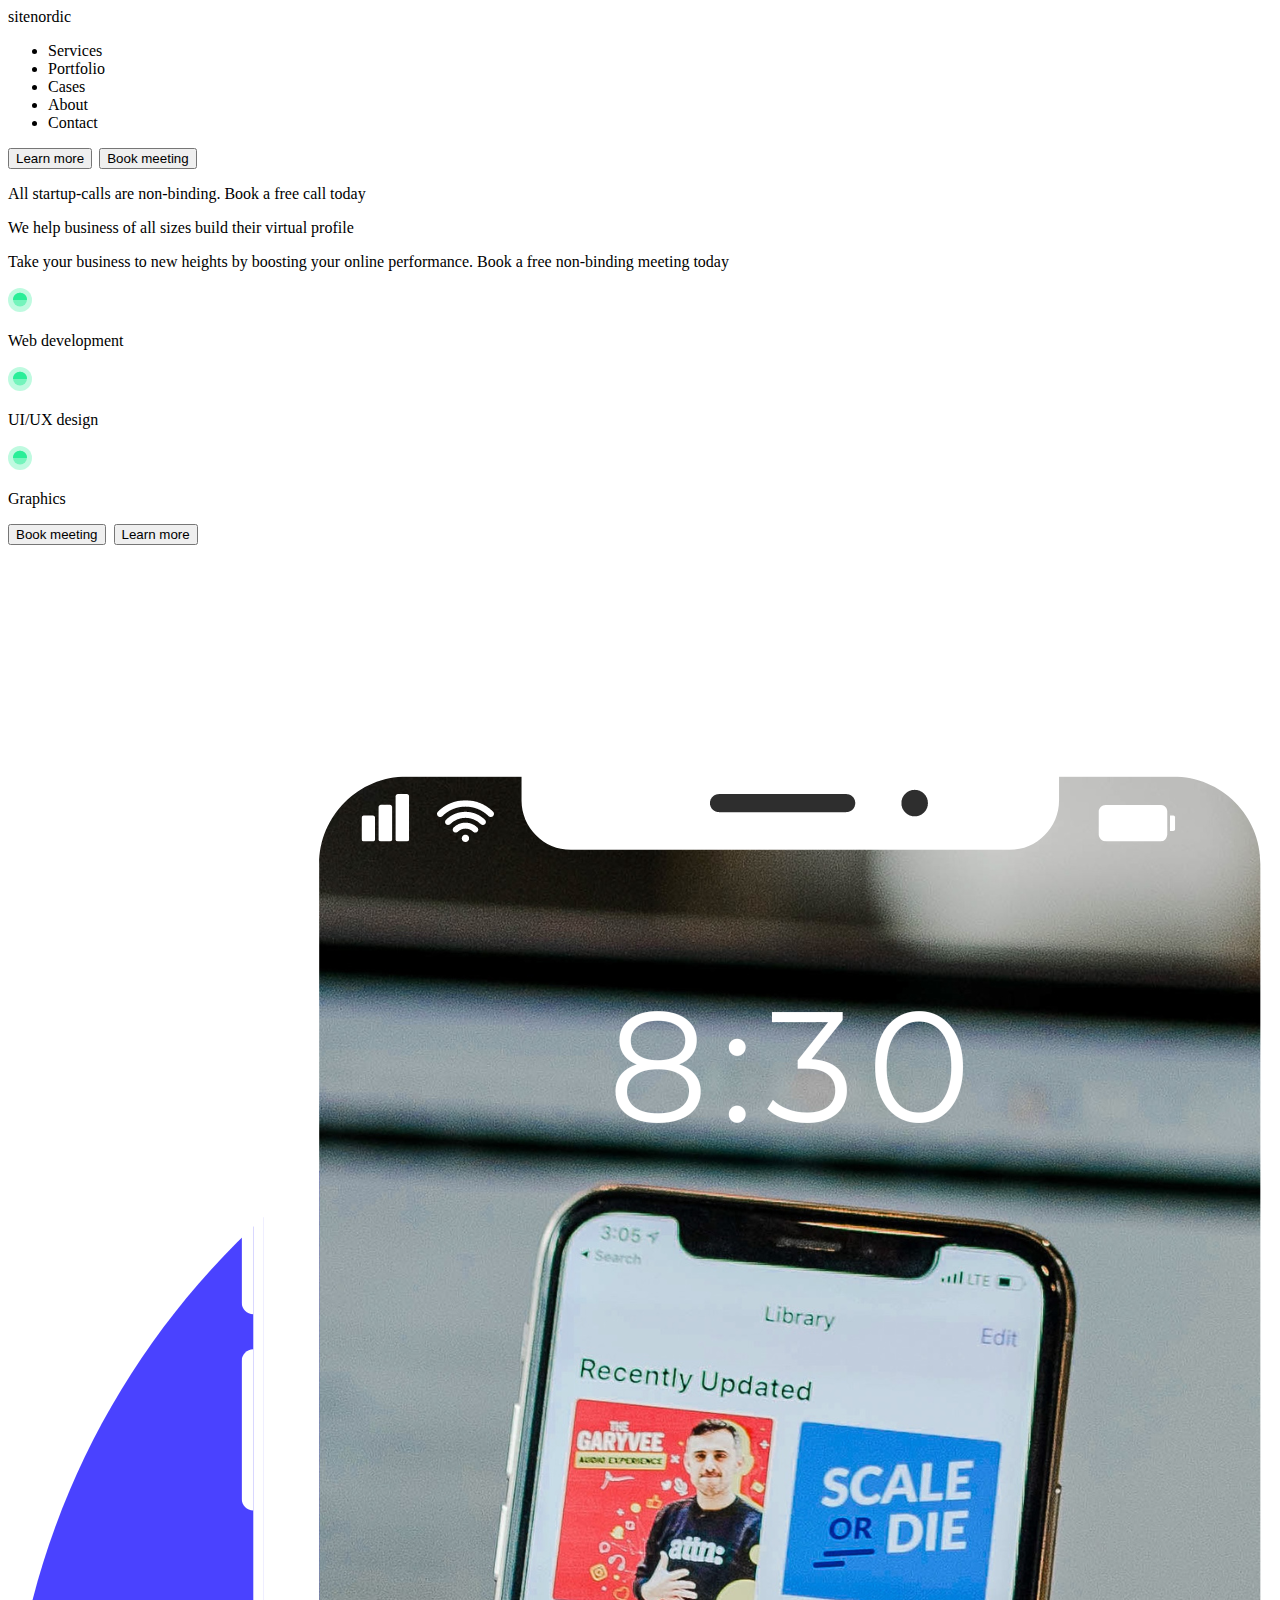
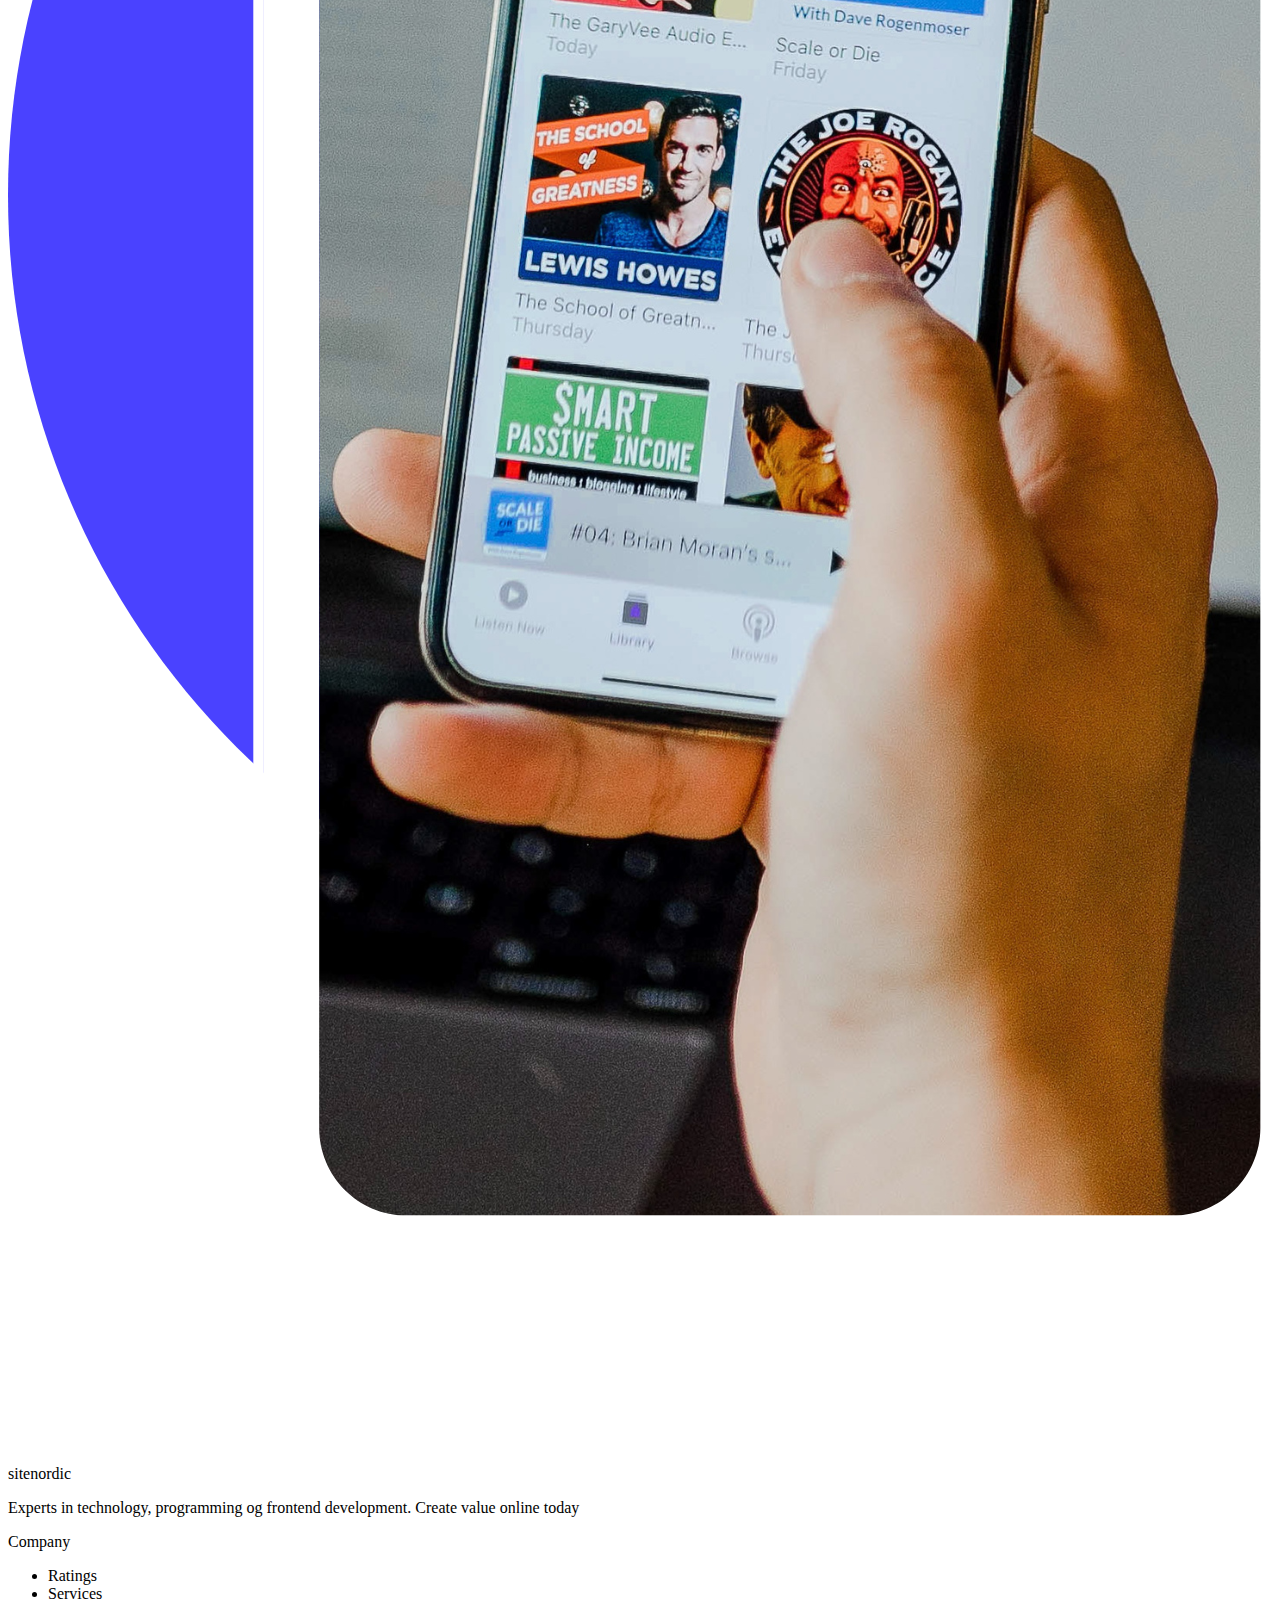
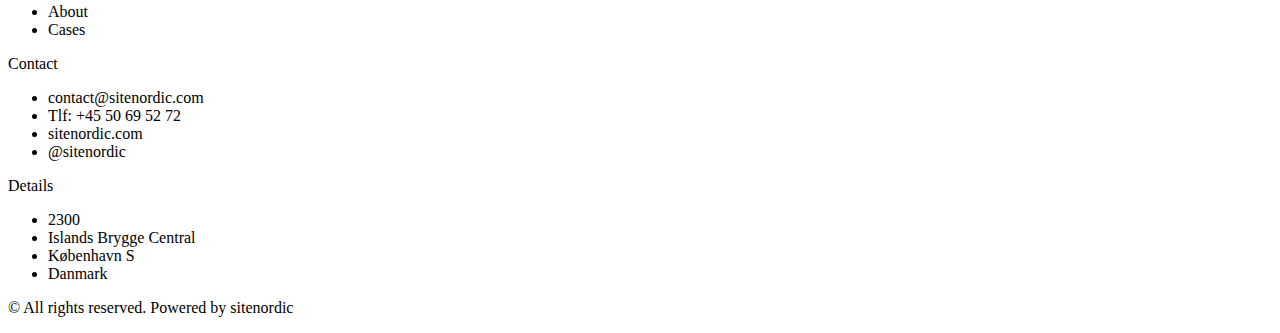
==== index.html @ 942cb509 "Rename main.html to index.html" ====
<!DOCTYPE html>
<html lang="en">
    <head>
        <meta charset="UTF-8">
        <meta http-equiv="X-UA-Compatible" content="IE=edge">
        <meta name="viewport" content="width=device-width, initial-scale=1.0">
        <title>sitenordic</title>
        <link rel="stylesheet" href="main.css">
        <link rel="preconnect" href="https://fonts.googleapis.com">
        <link rel="preconnect" href="https://fonts.gstatic.com" crossorigin>
        <link href="https://fonts.googleapis.com/css2?family=Comfortaa:wght@300;400;500;600;700&family=Inter:wght@100;200;300;400;500;600;700;800;900&family=Manrope:wght@200;300;400;500;600;700;800&family=Montserrat:wght@100;200;300;400;500;600;700;800;900&family=Open+Sans:wght@300;400;500;600;700;800&family=Quicksand:wght@300;400;500;600;700&family=Raleway:wght@100;200;300;400;500;600;700;800;900&family=Roboto:wght@400;500;700&display=swap" rel="stylesheet">
  
    </head>



    <body>


        <div class="navbar-section">
            <div class="navbar-container">

                <div class="navbar-container-left">
                    <li class="navbar-container-left-logo">sitenordic</li>
                </div>


                <div class="navbar-container-right">

                    <ul>
                        <li><a href="#"></a>Services</li>
                        <li><a href="#"></a>Portfolio</li>
                        <li><a href="#"></a>Cases</li>
                        <li><a href="#"></a>About</li>
                        <li><a href="#"></a>Contact</li>
                    </ul>

                    <div style="display: flex; flex-direction: row; gap: 7px;">
                        <button class="navbar-container-right-button02">Learn more</button>
                        <button onclick="window.location.href='https://calendly.com/contactsitenordic/30min?month=2023-05'" class="navbar-container-right-button01">Book meeting</button>
                        
                    </div>



                </div>


            </div>
        </div>


        <div class="notice-section">
            <div class="notice-container">
                <p class="notice-text">All startup-calls 
                    are non-binding. Book a free call today</p>
            </div>
        </div>



        <div class="landing-page-section">
            <div class="landing-page-container">

                <div class="landing-page-left">

                    <div>
                        <p class="landing-page-heading">
                            We help business of all sizes build 
                            their virtual profile
                        </p>
        
                        <p class="landing-page-description">
                            Take your business to new heights by
                            boosting your online performance. Book a 
                            free non-binding meeting today
                        </p>

                        <div class="landing-page-qualifications">


                            <div class="landing-page-qualification">
                                <img class="qualification-icon" 
                                src="images/61dd6e741dfcc3de552b90c6_green-bullet (1).svg">
                                <p class="qualification-text">Web development</p>
                            </div>

                            <div class="landing-page-qualification">
                                <img class="qualification-icon" 
                                src="images/61dd6e741dfcc3de552b90c6_green-bullet (1).svg">
                                <p class="qualification-text">UI/UX design</p>
                            </div>

                            <div class="landing-page-qualification">
                                <img class="qualification-icon" 
                                src="images/61dd6e741dfcc3de552b90c6_green-bullet (1).svg">
                                <p class="qualification-text">Graphics</p>
                            </div>


                        </div>
    
                        <div style="display: flex; flex-direction: row; gap: 8px;">
                            <button onclick="window.location.href='https://calendly.com/contactsitenordic/30min?month=2023-05'" class="navbar-container-right-button01">Book meeting</button>
                            <button class="landing-page-button">Learn more</button>
                        </div>
                    </div>


                </div>


                <div class="landing-page-right">
                    <img class="landing-page-image" src="images/White and Blue Clean Phone Notification Facebook Story (Logo) (500 × 800px).png">
                </div>

            </div>
        </div>




        <div style="background-color: rgb(255, 255, 255)">
    
    
            <div class="footer">
                
                <div>
                    <p class="footer-logo">sitenordic</p>
    
    
                    <p class="footer-slogan">
                        Experts in technology, 
                        programming og frontend development. 
                        <span class="power">Create value online today</span>
                        
                    </p>
    

                </div>


                <div class="footer-col">
                    <p class="footer-logo">Company</p>
    
    
                    <ul>
                        <li><a href=""></a>Ratings</li>
                        <li><a href=""></a>Services</li>
                        <li><a href=""></a>About</li>
                        <li><a href=""></a>Cases</li>
                    </ul>
    
    

                </div>


                <div class="footer-col">
                    <p class="footer-logo">Contact</p>
    
    
                    <ul>
                        <li><a href=""></a>contact@sitenordic.com</li>
                        <li><a href=""></a>Tlf: +45 50 69 52 72</li>
                        <li><a href=""></a>sitenordic.com</li>
                        <li><a href=""></a>@sitenordic</li>
                        
                    </ul>
    
    

                </div>


                <div class="footer-col">
                    <p class="footer-logo">Details</p>
    
    
                    <ul>
                        <li><a href=""></a>2300</li>
                        <li><a href=""></a>Islands Brygge Central</li>
                        <li><a href=""></a>København S</li>
                        <li><a href=""></a>Danmark</li>
                    </ul>
    
    

                </div>

            </div>

            <div class="rights-div">
                <p>© All rights reserved. Powered by 
                    <span class="hyper">sitenordic</span></p>
            </div>


        </div>

    
    </div>




        



    </body>



</html>
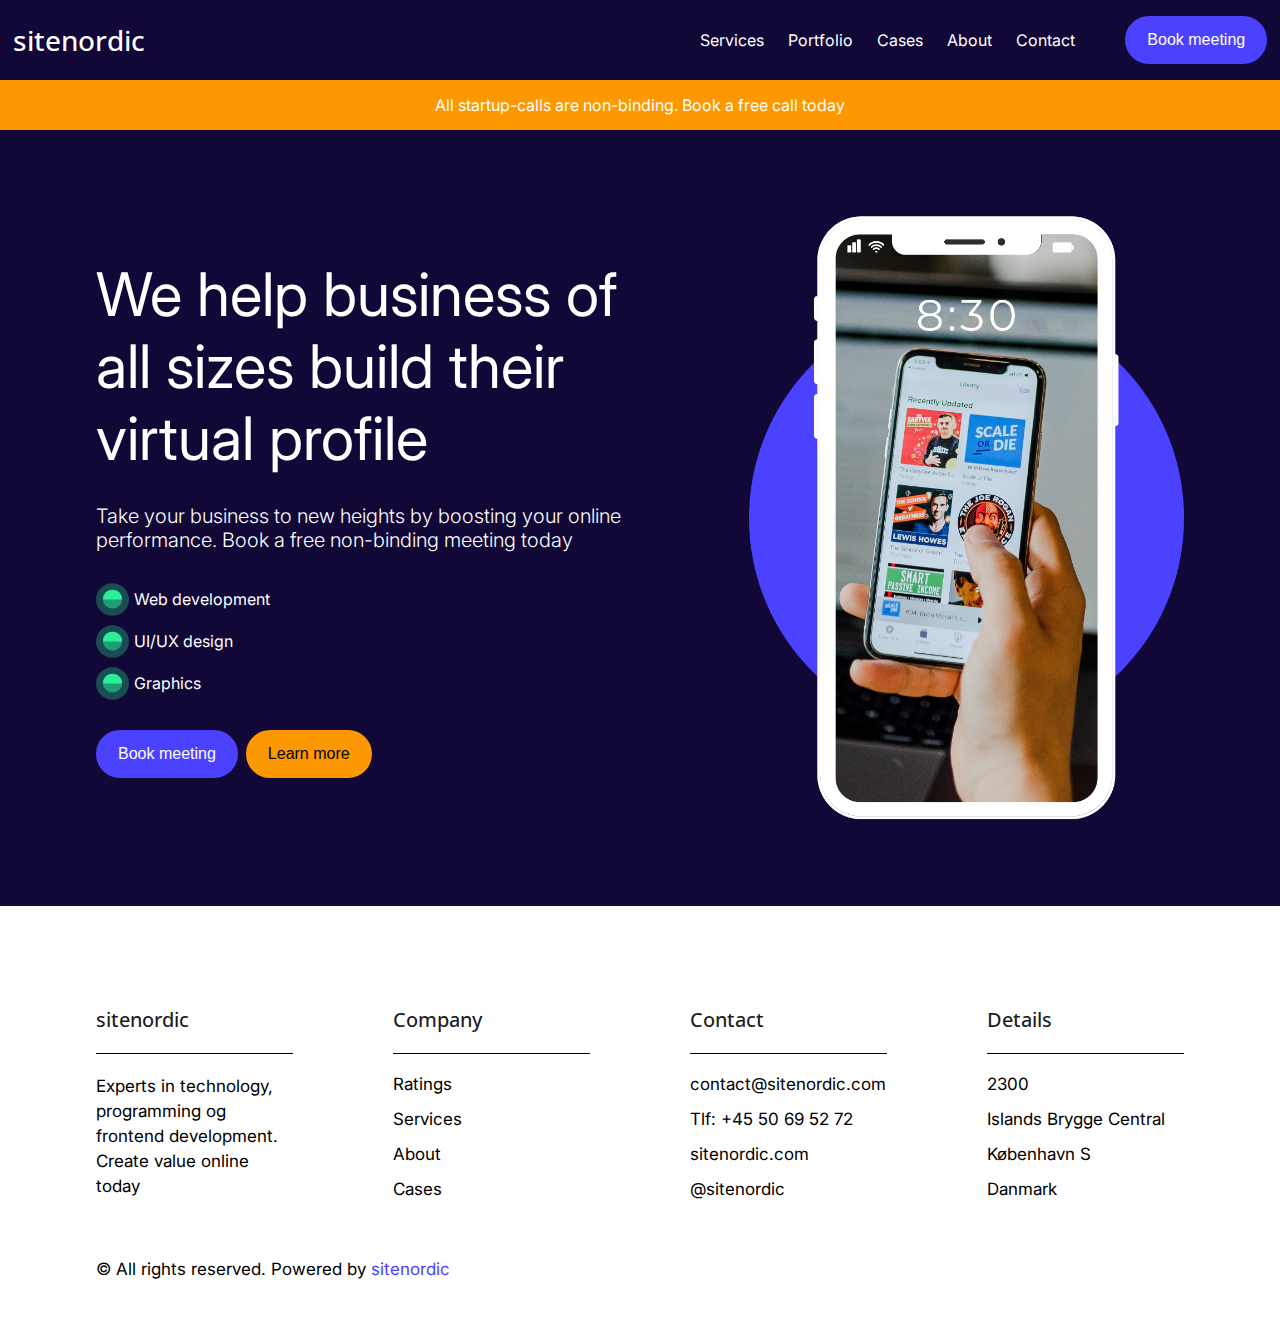
==== commit f548b3bb: "Update index.html" ====
--- a/index.html
+++ b/index.html
@@ -36,7 +36,7 @@
                     </ul>
 
                     <div style="display: flex; flex-direction: row; gap: 7px;">
-                        <button class="navbar-container-right-button02">Learn more</button>
+  
                         <button onclick="window.location.href='https://calendly.com/contactsitenordic/30min?month=2023-05'" class="navbar-container-right-button01">Book meeting</button>
                         
                     </div>
--- a/main.css
+++ b/main.css
@@ -0,0 +1,372 @@
+* {
+    padding: 0;
+    margin: 0;
+}
+
+.navbar-section {
+    background-color: #110837;
+}
+
+
+
+.navbar-container {
+    width: 98%;
+    margin: auto;
+    display: flex;
+    flex-direction: row;
+    align-items: center;
+    justify-content: space-between;
+    height: 80px;
+    gap: 40px;
+}
+
+.navbar-container-right {
+    flex: 1;
+    display: flex;
+    flex-direction: row;
+    align-items: center;
+    justify-content: right;
+    gap: 40px;
+}
+
+.navbar-container-left {
+    width: 10%;
+}
+
+.navbar-container-left-logo {
+    color: #ffffff;
+    list-style: none;
+    text-decoration: none;
+    font-family: "Open Sans";
+    font-size: 28px;
+    cursor: pointer;
+    font-weight: 500;
+}
+
+
+.navbar-container-right-button01 {
+    border: none;
+    padding: 13px 20px 13px 20px;
+    font-size: 16px;
+    background-color: #4a42ff;
+    color: #fff;
+    font-weight: 500;
+    cursor: pointer;
+    border-radius: 100px;
+    border: 2px solid #4a42ff;
+}
+
+.navbar-container-right-button02 {
+    border: none;
+    padding: 13px 20px 13px 20px;
+    font-size: 16px;
+    background-color: transparent;
+    color: #ffffff;
+    font-weight: 500;
+    cursor: pointer;
+    border-radius: 100px;
+    border: 2px solid #4a42ff;
+}
+
+.navbar-container-right ul li {
+    list-style: none;
+    display: inline-block;
+    margin: 0 10px;
+    color: #fff;
+    font-family: 'Inter';
+}
+
+.navbar-container-right li a {
+    text-decoration: none;
+    color: #fff;
+    text-transform: uppercase;
+}
+
+.notice-section {
+    background-color: #fd9800;
+}
+
+@media (max-width:900px) {
+    .navbar-container-right ul li {
+        display: none;
+    }
+}
+
+.notice-container {
+    width: 85%;
+    margin: auto;
+    text-align: center;
+    padding-top: 15px;
+    padding-bottom: 15px;
+}
+
+.notice-text {
+    font-family: "Inter";
+    color: #fff;
+    font-size: 16px;
+}
+
+.landing-page-section {
+    background-color: #110837;
+}
+
+.landing-page-container {
+    width: 85%;
+    margin: auto;
+    background-color: #110837;
+    display: grid;
+    grid-template-columns: 1fr 1fr;
+    padding-top: 40px;
+    padding-bottom: 40px;
+}
+
+.landing-page-left {
+    display: flex;
+    align-items: center;
+}
+
+.landing-page-right {
+    display: flex;
+    align-items: center;
+}
+
+.landing-page-heading {
+    font-family: "Inter";
+    color: #ffffff;
+    font-size: 60px;
+    margin-bottom: 30px;
+}
+
+.landing-page-description {
+    font-family: "Inter";
+    color: #ffffff;
+    font-size: 20px;
+    font-weight: 300;
+    margin-bottom: 30px;
+}
+
+.landing-page-qualifications {
+    display: flex;
+    flex-direction: column;
+    gap: 8px;
+    margin-bottom: 30px;
+}
+
+.landing-page-qualification {
+    display: flex;
+    flex-direction: row;
+    align-items: center;
+    gap: 5px;
+}
+
+
+
+@media (max-width:1100px) {
+    .landing-page-heading {
+        font-size: 40px;
+    }
+}
+
+@media (max-width:840px) {
+    .landing-page-heading {
+        font-size: 30px;
+    }
+
+    .landing-page-description {
+        font-size: 16px;
+    }
+
+    .qualification-icon {
+        width: 25px;
+    }
+
+    .navbar-container {
+        width: 85%;
+    }
+
+}
+
+
+@media (max-width:700px) {
+    .landing-page-container {
+        grid-template-columns: 1fr 0px;
+    }
+
+    .landing-page-heading {
+        font-size: 60px;
+    }
+
+    .landing-page-description {
+        font-size: 30px;
+    }
+
+}
+
+
+
+.qualification-icon {
+    width: 35px;
+}
+
+.qualification-text {
+    font-size: 16px;
+    font-family: "Inter";
+    color: #fff;
+    width: 100%;
+}
+
+.landing-page-button {
+    border: none;
+    padding: 13px 20px 13px 20px;
+    font-size: 16px;
+    background-color:#fd9800;
+    color: black;
+    font-weight: 500;
+    cursor: pointer;
+    border-radius: 100px;
+    border: 2px solid #fd9800;
+
+}
+
+.landing-page-right {
+    display: flex;
+    flex-direction: row;
+    align-items: flex-end;
+    justify-content: right;
+}
+
+.landing-page-image {
+    width: 80%;
+
+}
+
+@media (min-width:1800px) {
+    .landing-page-image {
+        width: 60%;
+    }
+
+
+}
+
+
+.footer {
+    width: 85%;
+    margin: auto;
+    display: grid;
+    grid-template-columns: 1fr 1fr 1fr 1fr;
+    column-gap: 100px;
+    background-color: rgb(255, 255, 255);
+    animation-name: slideInBottom;
+    animation-duration: 1s;
+    animation-timing-function: ease;
+    animation-delay: 0s;
+    animation-iteration-count: 1;
+    animation-direction: normal;
+    animation-fill-mode: none;
+    padding-top: 100px;
+}
+
+.footer-logo {
+    font-family: "Open Sans";
+    font-size: 20px;
+    color: #1c1c1c;
+    font-weight: 500;
+    padding-bottom: 20px;
+    border-bottom: 1px solid #000000;
+    margin-bottom: 20px;
+}
+
+.footer-slogan {
+    font-family: "Inter";
+    font-size: 17px;
+    color: #000000;
+    padding-bottom: 20px;
+    line-height: 25px;
+}
+
+.footer-socials {
+    display: flex;
+    flex-direction: row;
+    align-items: center;
+    gap: 15px;
+}
+
+.social {
+    width: 30px;
+    cursor: pointer;
+}
+
+.footer-col {
+
+}
+
+.footer-col ul li {
+    list-style: none;
+    font-size: 17px;
+    font-family: "Inter";
+    color: #000000;
+    cursor: pointer;
+    margin-bottom: 15px;
+}
+
+.footer-col ul li a {
+    text-decoration: none;
+}
+
+@media (max-width:1200px) {
+    .footer {
+        grid-template-columns: 1fr 1fr;
+        grid-template-rows: 1fr 1fr;
+        row-gap: 50px;
+    }
+}
+
+@media (max-width:600px) {
+    .footer {
+        grid-template-columns: 1fr;
+        grid-template-rows: 1fr 1fr 1fr 1fr;
+        row-gap: 50px;
+    }
+}
+
+@keyframes slideInBottom {
+    from {
+        transform: translateY(300px);
+    }
+
+    to {
+        transform: translateY(0);
+    }
+}
+
+.rights-div {
+    width: 85%;
+    margin: auto;
+    padding-top: 40px;
+    padding-bottom: 40px;
+    font-family: "Inter";
+    font-size: 17px;
+    color: #000000;
+    animation-name: slideInBottom;
+    animation-duration: 1s;
+    animation-timing-function: ease;
+    animation-delay: 0s;
+    animation-iteration-count: 1;
+    animation-direction: normal;
+    animation-fill-mode: none;
+}
+
+.hyper {
+    color: #4a42ff;
+}
+
+
+.descr-button {
+    animation-name: slideInBottom;
+    animation-duration: 1s;
+    animation-timing-function: ease;
+    animation-delay: 0s;
+    animation-iteration-count: 1;
+    animation-direction: normal;
+    animation-fill-mode: none;
+}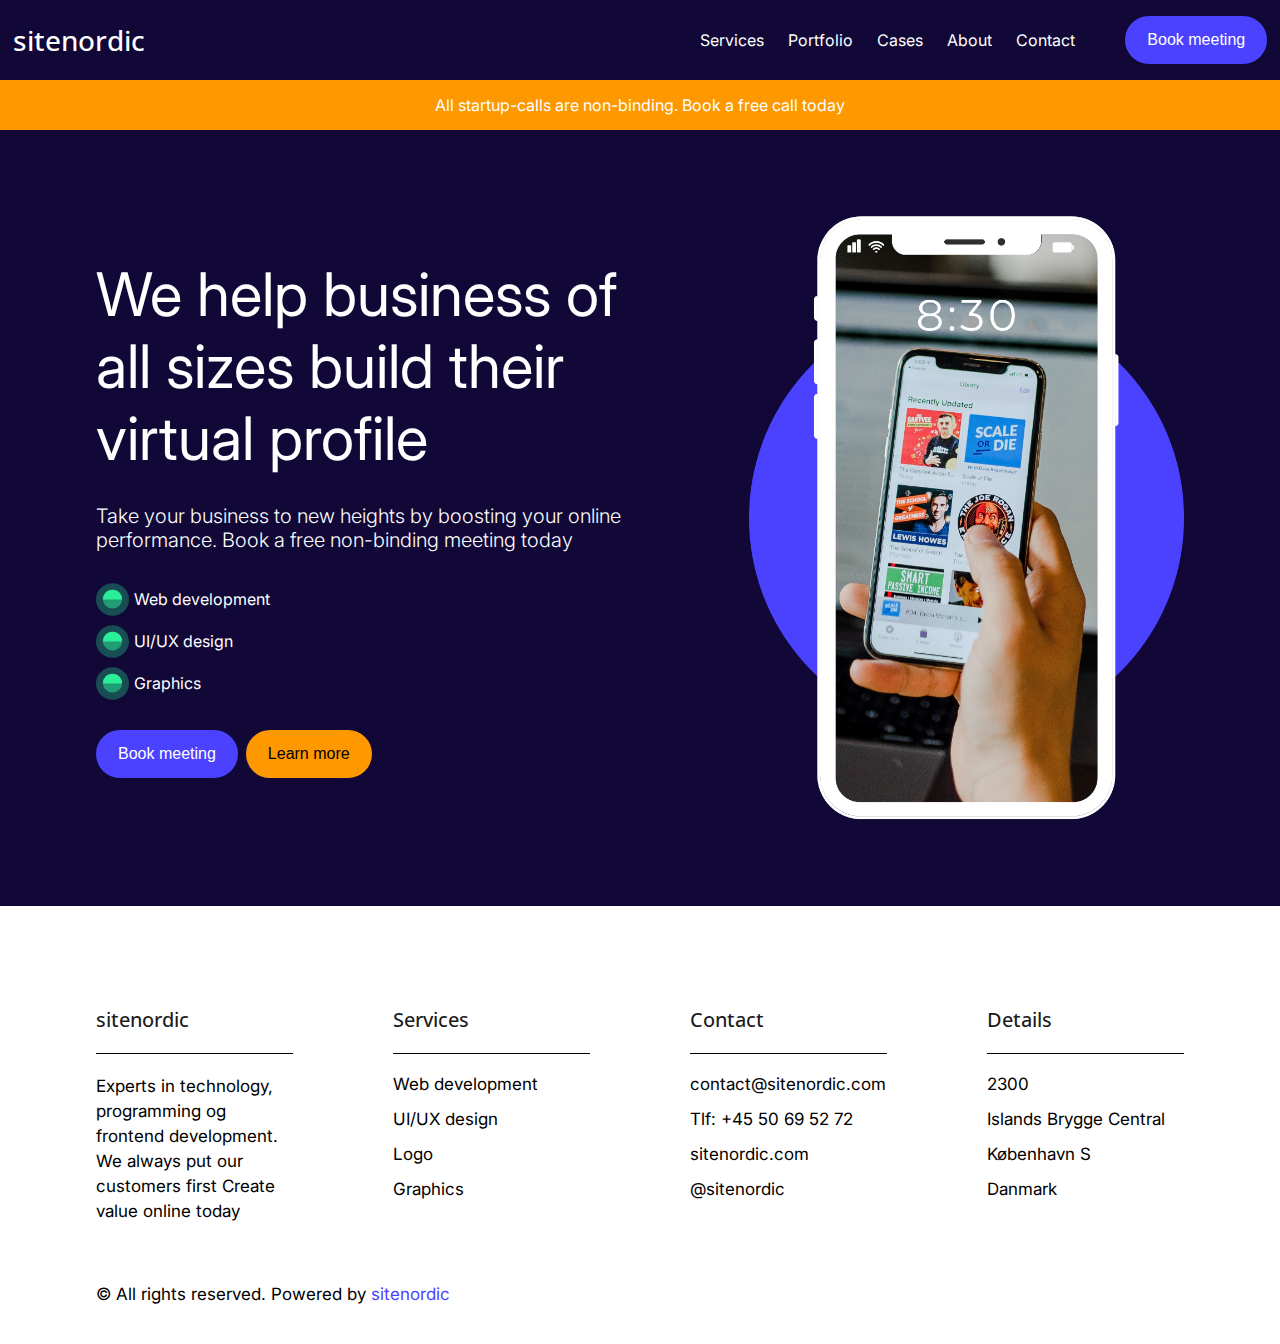
==== commit 9de7e665: "Add files via upload" ====
--- a/index.html
+++ b/index.html
@@ -21,22 +21,21 @@
             <div class="navbar-container">
 
                 <div class="navbar-container-left">
-                    <li class="navbar-container-left-logo">sitenordic</li>
+                    <li style="list-style: none;"><a href="index.html" class="navbar-container-left-logo">sitenordic</a></li>
                 </div>
 
 
                 <div class="navbar-container-right">
 
                     <ul>
-                        <li><a href="#"></a>Services</li>
-                        <li><a href="#"></a>Portfolio</li>
-                        <li><a href="#"></a>Cases</li>
-                        <li><a href="#"></a>About</li>
-                        <li><a href="#"></a>Contact</li>
-                    </ul>
-
-                    <div style="display: flex; flex-direction: row; gap: 7px;">
-  
+                        <li><a href="const.html">Services</a></li>
+                        <li><a href="const.html">Portfolio</a></li>
+                        <li><a href="const.html">Cases</a></li>
+                        <li><a href="const.html">About</a></li>
+                        <li><a href="const.html">Contact</a></li>
+                    </ul>
+
+                    <div class="navbar-container-right-buttons">
                         <button onclick="window.location.href='https://calendly.com/contactsitenordic/30min?month=2023-05'" class="navbar-container-right-button01">Book meeting</button>
                         
                     </div>
@@ -102,7 +101,7 @@
     
                         <div style="display: flex; flex-direction: row; gap: 8px;">
                             <button onclick="window.location.href='https://calendly.com/contactsitenordic/30min?month=2023-05'" class="navbar-container-right-button01">Book meeting</button>
-                            <button class="landing-page-button">Learn more</button>
+                            <button onclick="window.location.href='const.html'" class="landing-page-button">Learn more</button>
                         </div>
                     </div>
 
@@ -131,7 +130,8 @@
     
                     <p class="footer-slogan">
                         Experts in technology, 
-                        programming og frontend development. 
+                        programming og frontend development. We always
+                        put our customers first 
                         <span class="power">Create value online today</span>
                         
                     </p>
@@ -141,14 +141,14 @@
 
 
                 <div class="footer-col">
-                    <p class="footer-logo">Company</p>
-    
-    
-                    <ul>
-                        <li><a href=""></a>Ratings</li>
-                        <li><a href=""></a>Services</li>
-                        <li><a href=""></a>About</li>
-                        <li><a href=""></a>Cases</li>
+                    <p class="footer-logo">Services</p>
+    
+    
+                    <ul>
+                        <li><a href="#"”></a>Web development</li>
+                        <li><a href="#"></a>UI/UX design</li>
+                        <li><a href="#"></a>Logo</li>
+                        <li><a href="#"></a>Graphics</li>
                     </ul>
     
     
@@ -212,4 +212,4 @@
 
 
 
-</html>
+</html>--- a/main.css
+++ b/main.css
@@ -43,6 +43,11 @@
     font-weight: 500;
 }
 
+.navbar-container-right-buttons {
+    display: flex; 
+    flex-direction: row; 
+    gap: 7px;
+}
 
 .navbar-container-right-button01 {
     border: none;
@@ -74,12 +79,12 @@
     margin: 0 10px;
     color: #fff;
     font-family: 'Inter';
+    cursor: pointer;
 }
 
 .navbar-container-right li a {
     text-decoration: none;
     color: #fff;
-    text-transform: uppercase;
 }
 
 .notice-section {
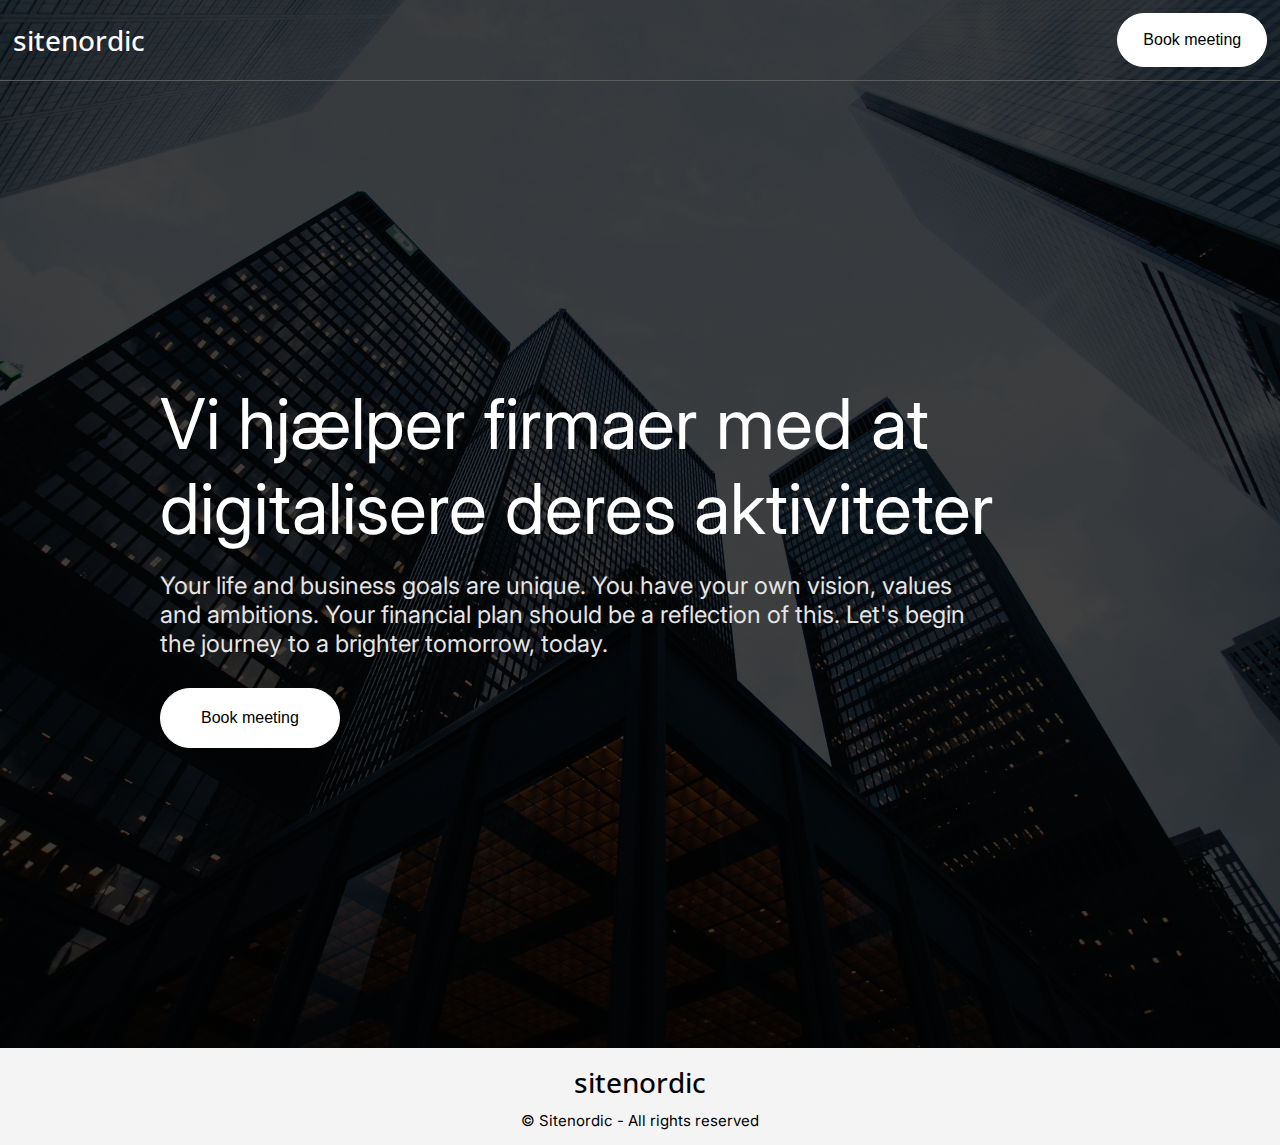
==== commit f1fdcfc4: "Add files via upload" ====
--- a/index.html
+++ b/index.html
@@ -17,195 +17,54 @@
     <body>
 
 
-        <div class="navbar-section">
-            <div class="navbar-container">
+        <div class="landing-page-section">
+            <div style="border-bottom:  1px solid #5c5c5c;">
+                <div class="navbar-container">
 
-                <div class="navbar-container-left">
-                    <li style="list-style: none;"><a href="index.html" class="navbar-container-left-logo">sitenordic</a></li>
+                    <div class="navbar-container-left">
+                        <li style="list-style: none;"><a href="index.html" class="navbar-container-left-logo">sitenordic</a></li>
+                    </div>
+    
+    
+                    <div class="navbar-container-right">
+    
+    
+                        <div class="navbar-container-right-buttons">
+                            <button onclick="window.location.href='https://calendly.com/contactsitenordic/30min?month=2023-05'" class="navbar-container-right-button01">Book meeting</button>
+                            
+                        </div>
+    
+    
+    
+                    </div>
                 </div>
 
-
-                <div class="navbar-container-right">
-
-                    <ul>
-                        <li><a href="const.html">Services</a></li>
-                        <li><a href="const.html">Portfolio</a></li>
-                        <li><a href="const.html">Cases</a></li>
-                        <li><a href="const.html">About</a></li>
-                        <li><a href="const.html">Contact</a></li>
-                    </ul>
-
-                    <div class="navbar-container-right-buttons">
-                        <button onclick="window.location.href='https://calendly.com/contactsitenordic/30min?month=2023-05'" class="navbar-container-right-button01">Book meeting</button>
-                        
-                    </div>
+            </div>
 
 
+            <div class="mainpage-container">
+                <p class="mainpage-heading">Vi hjælper firmaer 
+                    med at digitalisere deres aktiviteter
+                </p>
 
-                </div>
+                <p class="mainpage-description">
+                    Your life and business goals are unique. 
+                    You have your own vision, values and ambitions. 
+                    Your financial plan should be a reflection of this. 
+                    Let's begin the journey to a brighter tomorrow, today.
+                </p>
 
-
+                <button style="padding: 20px 40px 20px 40px;" onclick="window.location.href='https://calendly.com/contactsitenordic/30min?month=2023-05'" class="navbar-container-right-button01">Book meeting</button>
             </div>
         </div>
 
 
-        <div class="notice-section">
-            <div class="notice-container">
-                <p class="notice-text">All startup-calls 
-                    are non-binding. Book a free call today</p>
+        <div class="footer-section">
+            <div class="footer-container">
+                <li style="list-style: none;"><a style="color: black;" href="index.html" class="navbar-container-left-logo">sitenordic</a></li>
+                <p class="footer-container-text">© Sitenordic - All rights reserved</p>
             </div>
         </div>
-
-
-
-        <div class="landing-page-section">
-            <div class="landing-page-container">
-
-                <div class="landing-page-left">
-
-                    <div>
-                        <p class="landing-page-heading">
-                            We help business of all sizes build 
-                            their virtual profile
-                        </p>
-        
-                        <p class="landing-page-description">
-                            Take your business to new heights by
-                            boosting your online performance. Book a 
-                            free non-binding meeting today
-                        </p>
-
-                        <div class="landing-page-qualifications">
-
-
-                            <div class="landing-page-qualification">
-                                <img class="qualification-icon" 
-                                src="images/61dd6e741dfcc3de552b90c6_green-bullet (1).svg">
-                                <p class="qualification-text">Web development</p>
-                            </div>
-
-                            <div class="landing-page-qualification">
-                                <img class="qualification-icon" 
-                                src="images/61dd6e741dfcc3de552b90c6_green-bullet (1).svg">
-                                <p class="qualification-text">UI/UX design</p>
-                            </div>
-
-                            <div class="landing-page-qualification">
-                                <img class="qualification-icon" 
-                                src="images/61dd6e741dfcc3de552b90c6_green-bullet (1).svg">
-                                <p class="qualification-text">Graphics</p>
-                            </div>
-
-
-                        </div>
-    
-                        <div style="display: flex; flex-direction: row; gap: 8px;">
-                            <button onclick="window.location.href='https://calendly.com/contactsitenordic/30min?month=2023-05'" class="navbar-container-right-button01">Book meeting</button>
-                            <button onclick="window.location.href='const.html'" class="landing-page-button">Learn more</button>
-                        </div>
-                    </div>
-
-
-                </div>
-
-
-                <div class="landing-page-right">
-                    <img class="landing-page-image" src="images/White and Blue Clean Phone Notification Facebook Story (Logo) (500 × 800px).png">
-                </div>
-
-            </div>
-        </div>
-
-
-
-
-        <div style="background-color: rgb(255, 255, 255)">
-    
-    
-            <div class="footer">
-                
-                <div>
-                    <p class="footer-logo">sitenordic</p>
-    
-    
-                    <p class="footer-slogan">
-                        Experts in technology, 
-                        programming og frontend development. We always
-                        put our customers first 
-                        <span class="power">Create value online today</span>
-                        
-                    </p>
-    
-
-                </div>
-
-
-                <div class="footer-col">
-                    <p class="footer-logo">Services</p>
-    
-    
-                    <ul>
-                        <li><a href="#"”></a>Web development</li>
-                        <li><a href="#"></a>UI/UX design</li>
-                        <li><a href="#"></a>Logo</li>
-                        <li><a href="#"></a>Graphics</li>
-                    </ul>
-    
-    
-
-                </div>
-
-
-                <div class="footer-col">
-                    <p class="footer-logo">Contact</p>
-    
-    
-                    <ul>
-                        <li><a href=""></a>contact@sitenordic.com</li>
-                        <li><a href=""></a>Tlf: +45 50 69 52 72</li>
-                        <li><a href=""></a>sitenordic.com</li>
-                        <li><a href=""></a>@sitenordic</li>
-                        
-                    </ul>
-    
-    
-
-                </div>
-
-
-                <div class="footer-col">
-                    <p class="footer-logo">Details</p>
-    
-    
-                    <ul>
-                        <li><a href=""></a>2300</li>
-                        <li><a href=""></a>Islands Brygge Central</li>
-                        <li><a href=""></a>København S</li>
-                        <li><a href=""></a>Danmark</li>
-                    </ul>
-    
-    
-
-                </div>
-
-            </div>
-
-            <div class="rights-div">
-                <p>© All rights reserved. Powered by 
-                    <span class="hyper">sitenordic</span></p>
-            </div>
-
-
-        </div>
-
-    
-    </div>
-
-
-
-
-        
-
 
 
     </body>
--- a/main.css
+++ b/main.css
@@ -5,6 +5,7 @@
 
 .navbar-section {
     background-color: #110837;
+    border-bottom: 1px solid #fff;
 }
 
 
@@ -26,7 +27,7 @@
     flex-direction: row;
     align-items: center;
     justify-content: right;
-    gap: 40px;
+    gap: 20px;
 }
 
 .navbar-container-left {
@@ -49,28 +50,17 @@
     gap: 7px;
 }
 
+
 .navbar-container-right-button01 {
     border: none;
-    padding: 13px 20px 13px 20px;
+    padding: 17px 25px 17px 25px;
     font-size: 16px;
-    background-color: #4a42ff;
-    color: #fff;
+    background-color: #fff;
+    color: #000000;
     font-weight: 500;
     cursor: pointer;
     border-radius: 100px;
-    border: 2px solid #4a42ff;
-}
-
-.navbar-container-right-button02 {
-    border: none;
-    padding: 13px 20px 13px 20px;
-    font-size: 16px;
-    background-color: transparent;
-    color: #ffffff;
-    font-weight: 500;
-    cursor: pointer;
-    border-radius: 100px;
-    border: 2px solid #4a42ff;
+    border: 1px solid #ffffff;
 }
 
 .navbar-container-right ul li {
@@ -87,291 +77,120 @@
     color: #fff;
 }
 
-.notice-section {
-    background-color: #fd9800;
-}
-
 @media (max-width:900px) {
     .navbar-container-right ul li {
         display: none;
     }
 }
 
-.notice-container {
-    width: 85%;
-    margin: auto;
-    text-align: center;
-    padding-top: 15px;
-    padding-bottom: 15px;
+
+
+.landing-page-section {
+    width: 100%;
+    background-image: linear-gradient(rgba(0,0,0,0.75), 
+    rgba(0,0,0,0.75)), url(images/sean-pollock-PhYq704ffdA-unsplash.jpg);
+    background-size: cover;
+    background-position: center;
 }
 
-.notice-text {
+
+.mainpage-container {
+    padding-top: 300px;
+    padding-bottom: 300px;
+    width: 75%;
+    margin: auto;
+}
+
+.mainpage-heading {
     font-family: "Inter";
     color: #fff;
-    font-size: 16px;
+    font-size: 70px;
+    margin-bottom: 20px;
 }
 
-.landing-page-section {
-    background-color: #110837;
-}
 
-.landing-page-container {
+.mainpage-description {
+    font-family: "Inter";
+    color: rgb(229, 229, 229);
+    font-size: 24px;
     width: 85%;
-    margin: auto;
-    background-color: #110837;
-    display: grid;
-    grid-template-columns: 1fr 1fr;
-    padding-top: 40px;
-    padding-bottom: 40px;
-}
-
-.landing-page-left {
-    display: flex;
-    align-items: center;
-}
-
-.landing-page-right {
-    display: flex;
-    align-items: center;
-}
-
-.landing-page-heading {
-    font-family: "Inter";
-    color: #ffffff;
-    font-size: 60px;
     margin-bottom: 30px;
 }
 
-.landing-page-description {
-    font-family: "Inter";
-    color: #ffffff;
-    font-size: 20px;
-    font-weight: 300;
-    margin-bottom: 30px;
+.footer-section {
+    background-color: rgb(244, 244, 244);
 }
 
-.landing-page-qualifications {
-    display: flex;
-    flex-direction: column;
-    gap: 8px;
-    margin-bottom: 30px;
+.footer-container {
+    width: 75%;
+    margin: auto;
+    padding-top: 15px;
+    padding-bottom: 15px;
+    text-align: center;
 }
 
-.landing-page-qualification {
-    display: flex;
-    flex-direction: row;
-    align-items: center;
-    gap: 5px;
+.footer-container-text {
+    font-family: "Inter";
+    font-size: 15px;
+    margin-top: 10px;
 }
 
 
 
-@media (max-width:1100px) {
-    .landing-page-heading {
-        font-size: 40px;
+@media (max-width:500px) {
+    .navbar-container {
+        width: 90%;
     }
 }
 
-@media (max-width:840px) {
-    .landing-page-heading {
-        font-size: 30px;
+@media (max-width:500px) {
+    .navbar-container {
+        width: 90%;
+    }
+}
+
+@media (max-width:1100px) {
+    .mainpage-container {
+        padding-top: 100px;
+        padding-bottom: 100px;
+    }
+}
+
+@media (max-width:750px) {
+    .mainpage-heading {
+        font-size: 50px;
     }
 
-    .landing-page-description {
-        font-size: 16px;
+    .mainpage-description {
+        font-size: 20px;
     }
 
-    .qualification-icon {
-        width: 25px;
-    }
-
-    .navbar-container {
-        width: 85%;
-    }
 
 }
 
-
-@media (max-width:700px) {
-    .landing-page-container {
-        grid-template-columns: 1fr 0px;
+@media (max-width:450px) {
+    .mainpage-heading {
+        font-size: 38px;
     }
 
-    .landing-page-heading {
-        font-size: 60px;
-    }
-
-    .landing-page-description {
-        font-size: 30px;
-    }
-
-}
-
-
-
-.qualification-icon {
-    width: 35px;
-}
-
-.qualification-text {
-    font-size: 16px;
-    font-family: "Inter";
-    color: #fff;
-    width: 100%;
-}
-
-.landing-page-button {
-    border: none;
-    padding: 13px 20px 13px 20px;
-    font-size: 16px;
-    background-color:#fd9800;
-    color: black;
-    font-weight: 500;
-    cursor: pointer;
-    border-radius: 100px;
-    border: 2px solid #fd9800;
-
-}
-
-.landing-page-right {
-    display: flex;
-    flex-direction: row;
-    align-items: flex-end;
-    justify-content: right;
-}
-
-.landing-page-image {
-    width: 80%;
-
-}
-
-@media (min-width:1800px) {
-    .landing-page-image {
-        width: 60%;
+    .mainpage-description {
+        font-size: 18px;
     }
 
 
 }
 
 
-.footer {
-    width: 85%;
-    margin: auto;
-    display: grid;
-    grid-template-columns: 1fr 1fr 1fr 1fr;
-    column-gap: 100px;
-    background-color: rgb(255, 255, 255);
-    animation-name: slideInBottom;
-    animation-duration: 1s;
-    animation-timing-function: ease;
-    animation-delay: 0s;
-    animation-iteration-count: 1;
-    animation-direction: normal;
-    animation-fill-mode: none;
-    padding-top: 100px;
-}
+@media (min-width:1400px) {
+    .mainpage-heading {
+        font-size: 80px;
+    }
 
-.footer-logo {
-    font-family: "Open Sans";
-    font-size: 20px;
-    color: #1c1c1c;
-    font-weight: 500;
-    padding-bottom: 20px;
-    border-bottom: 1px solid #000000;
-    margin-bottom: 20px;
-}
+    .mainpage-description {
+        font-size: 35px;
+    }
 
-.footer-slogan {
-    font-family: "Inter";
-    font-size: 17px;
-    color: #000000;
-    padding-bottom: 20px;
-    line-height: 25px;
-}
-
-.footer-socials {
-    display: flex;
-    flex-direction: row;
-    align-items: center;
-    gap: 15px;
-}
-
-.social {
-    width: 30px;
-    cursor: pointer;
-}
-
-.footer-col {
 
 }
 
-.footer-col ul li {
-    list-style: none;
-    font-size: 17px;
-    font-family: "Inter";
-    color: #000000;
-    cursor: pointer;
-    margin-bottom: 15px;
-}
 
-.footer-col ul li a {
-    text-decoration: none;
-}
-
-@media (max-width:1200px) {
-    .footer {
-        grid-template-columns: 1fr 1fr;
-        grid-template-rows: 1fr 1fr;
-        row-gap: 50px;
-    }
-}
-
-@media (max-width:600px) {
-    .footer {
-        grid-template-columns: 1fr;
-        grid-template-rows: 1fr 1fr 1fr 1fr;
-        row-gap: 50px;
-    }
-}
-
-@keyframes slideInBottom {
-    from {
-        transform: translateY(300px);
-    }
-
-    to {
-        transform: translateY(0);
-    }
-}
-
-.rights-div {
-    width: 85%;
-    margin: auto;
-    padding-top: 40px;
-    padding-bottom: 40px;
-    font-family: "Inter";
-    font-size: 17px;
-    color: #000000;
-    animation-name: slideInBottom;
-    animation-duration: 1s;
-    animation-timing-function: ease;
-    animation-delay: 0s;
-    animation-iteration-count: 1;
-    animation-direction: normal;
-    animation-fill-mode: none;
-}
-
-.hyper {
-    color: #4a42ff;
-}
-
-
-.descr-button {
-    animation-name: slideInBottom;
-    animation-duration: 1s;
-    animation-timing-function: ease;
-    animation-delay: 0s;
-    animation-iteration-count: 1;
-    animation-direction: normal;
-    animation-fill-mode: none;
-}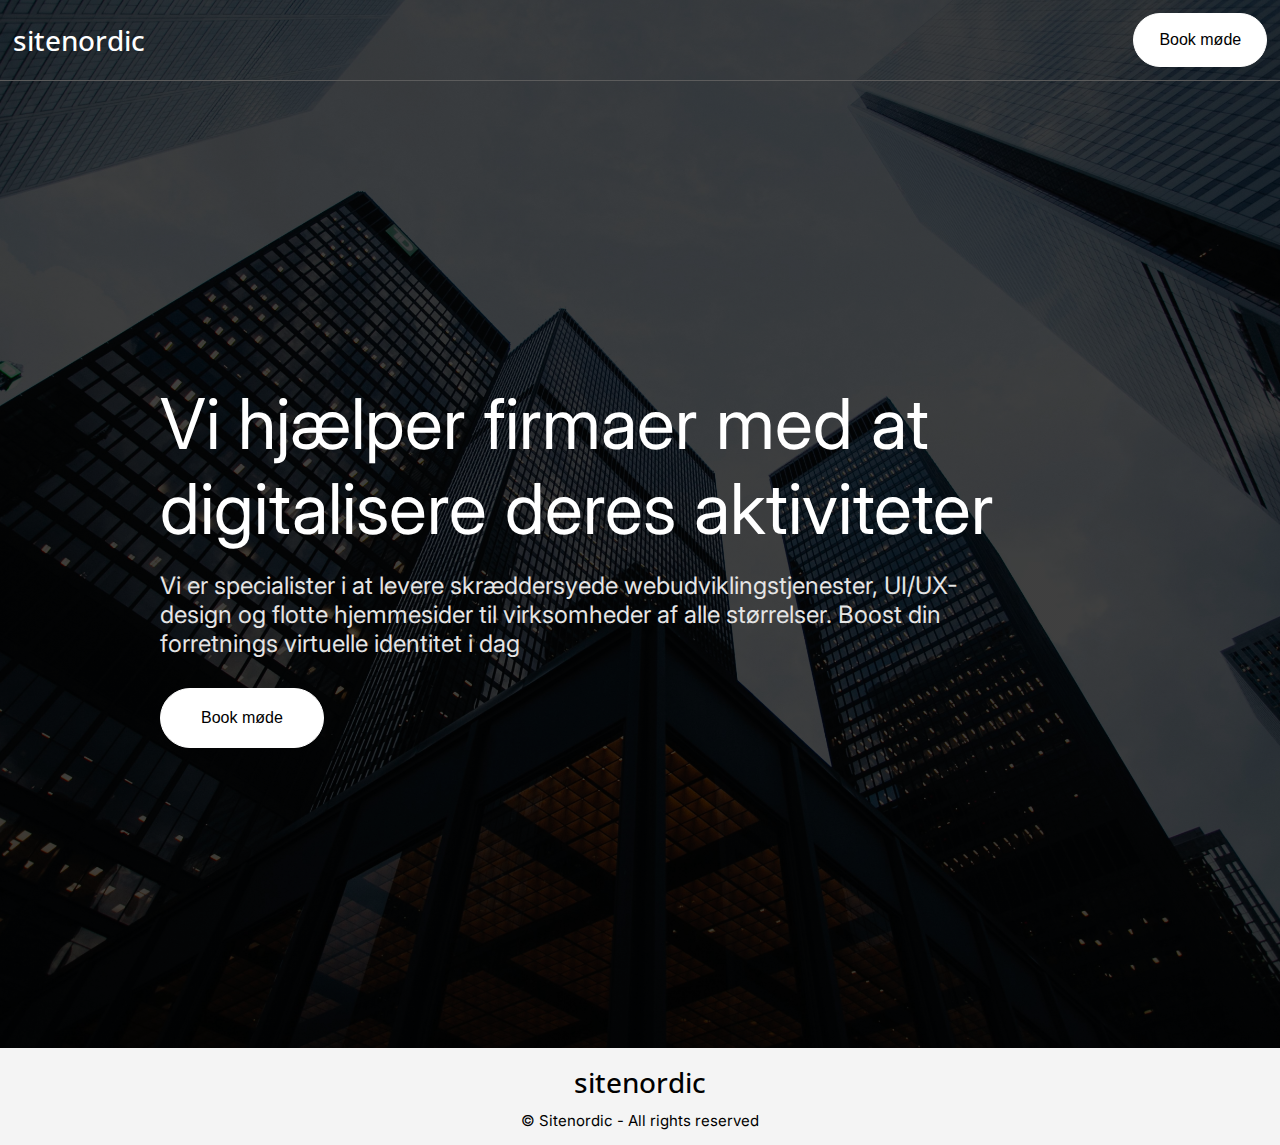
==== commit ff6d0250: "Update index.html" ====
--- a/index.html
+++ b/index.html
@@ -30,7 +30,7 @@
     
     
                         <div class="navbar-container-right-buttons">
-                            <button onclick="window.location.href='https://calendly.com/contactsitenordic/30min?month=2023-05'" class="navbar-container-right-button01">Book meeting</button>
+                            <button onclick="window.location.href='https://calendly.com/contactsitenordic/30min?month=2023-05'" class="navbar-container-right-button01">Book møde</button>
                             
                         </div>
     
@@ -48,13 +48,13 @@
                 </p>
 
                 <p class="mainpage-description">
-                    Your life and business goals are unique. 
-                    You have your own vision, values and ambitions. 
-                    Your financial plan should be a reflection of this. 
-                    Let's begin the journey to a brighter tomorrow, today.
+                    Vi er specialister i at levere skræddersyede 
+                    webudviklingstjenester, UI/UX-design og flotte 
+                    hjemmesider til virksomheder af alle størrelser. 
+                    Boost din forretnings virtuelle identitet i dag
                 </p>
 
-                <button style="padding: 20px 40px 20px 40px;" onclick="window.location.href='https://calendly.com/contactsitenordic/30min?month=2023-05'" class="navbar-container-right-button01">Book meeting</button>
+                <button style="padding: 20px 40px 20px 40px;" onclick="window.location.href='https://calendly.com/contactsitenordic/30min?month=2023-05'" class="navbar-container-right-button01">Book møde</button>
             </div>
         </div>
 
@@ -71,4 +71,4 @@
 
 
 
-</html>+</html>
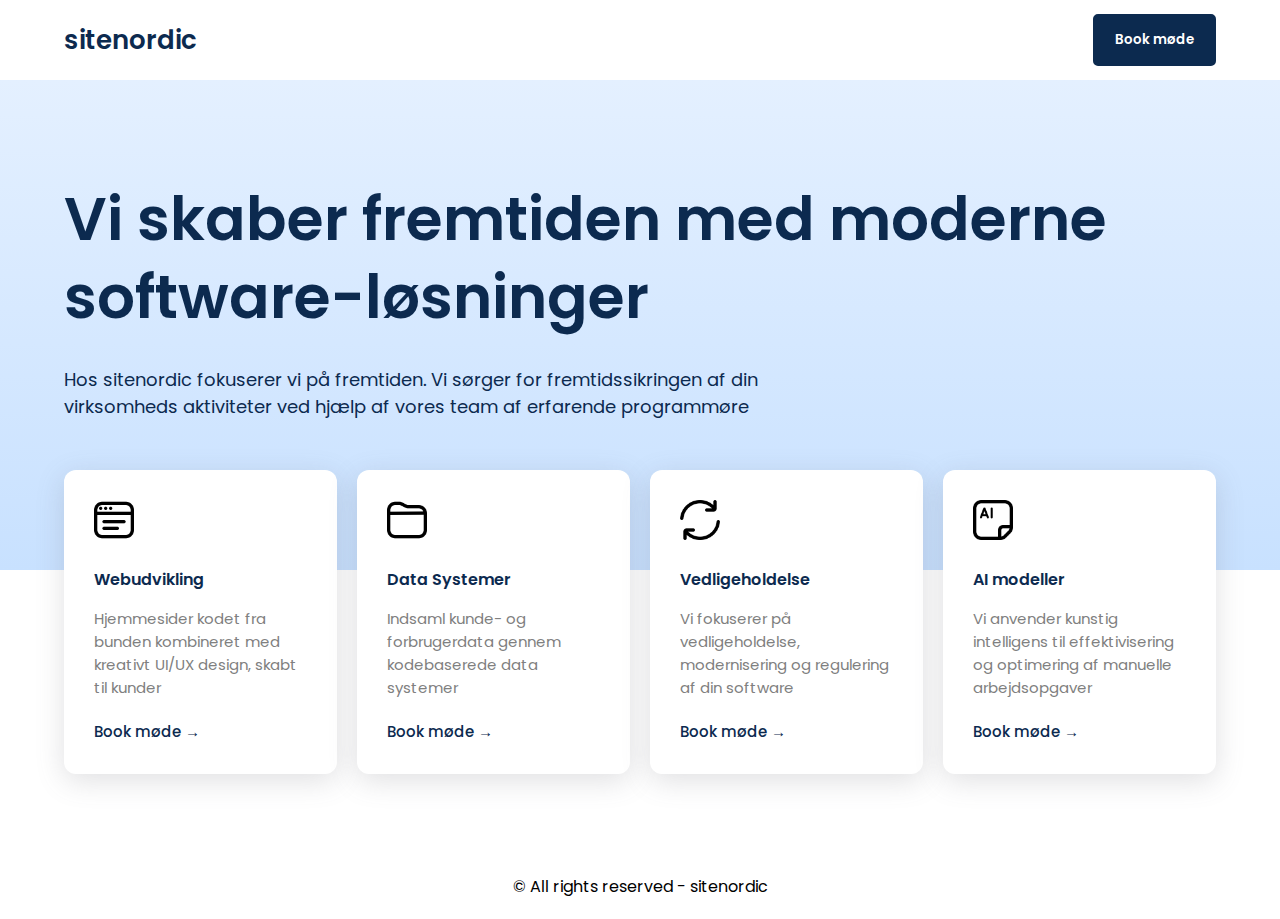
==== commit 3f52ac51: "Add files via upload" ====
--- a/index.html
+++ b/index.html
@@ -1,74 +1,134 @@
 <!DOCTYPE html>
 <html lang="en">
-    <head>
-        <meta charset="UTF-8">
-        <meta http-equiv="X-UA-Compatible" content="IE=edge">
-        <meta name="viewport" content="width=device-width, initial-scale=1.0">
-        <title>sitenordic</title>
-        <link rel="stylesheet" href="main.css">
-        <link rel="preconnect" href="https://fonts.googleapis.com">
-        <link rel="preconnect" href="https://fonts.gstatic.com" crossorigin>
-        <link href="https://fonts.googleapis.com/css2?family=Comfortaa:wght@300;400;500;600;700&family=Inter:wght@100;200;300;400;500;600;700;800;900&family=Manrope:wght@200;300;400;500;600;700;800&family=Montserrat:wght@100;200;300;400;500;600;700;800;900&family=Open+Sans:wght@300;400;500;600;700;800&family=Quicksand:wght@300;400;500;600;700&family=Raleway:wght@100;200;300;400;500;600;700;800;900&family=Roboto:wght@400;500;700&display=swap" rel="stylesheet">
-  
-    </head>
+
+<head>
+    <meta charset="UTF-8">
+    <meta http-equiv="X-UA-Compatible" content="IE=edge">
+    <meta name="viewport" content="width=device-width, initial-scale=1.0">
+    <title>sitenordic</title>
+    <link rel="stylesheet" href="main.css">
+    <link rel="preconnect" href="https://fonts.googleapis.com">
+    <link rel="preconnect" href="https://fonts.gstatic.com" crossorigin>
+    <link href="https://fonts.googleapis.com/css2?family=Poppins:wght@100;200;300;400;500;600;700;800;900&display=swap"
+        rel="stylesheet">
+    <script src="script.js"></script>
+</head>
 
 
 
-    <body>
+<body>
+
+    <div class="navbar-section">
+        <div class="navbar-container">
+
+            <div class="navbar-container-left">
+                <a class="site-logo" href="index.html">sitenordic</a>
+            </div>
+
+            <div class="navbar-container-right">
 
 
-        <div class="landing-page-section">
-            <div style="border-bottom:  1px solid #5c5c5c;">
-                <div class="navbar-container">
-
-                    <div class="navbar-container-left">
-                        <li style="list-style: none;"><a href="index.html" class="navbar-container-left-logo">sitenordic</a></li>
-                    </div>
-    
-    
-                    <div class="navbar-container-right">
-    
-    
-                        <div class="navbar-container-right-buttons">
-                            <button onclick="window.location.href='https://calendly.com/contactsitenordic/30min?month=2023-05'" class="navbar-container-right-button01">Book møde</button>
-                            
-                        </div>
-    
-    
-    
-                    </div>
+                <div class="navbar-container-right-buttons-container">
+                    <button onclick="window.location.href='https://calendly.com/contactsitenordic/30min?month=2023-05'"
+                        class="navbar-button-preset-01">Book møde</button>
                 </div>
 
             </div>
 
 
-            <div class="mainpage-container">
-                <p class="mainpage-heading">Vi hjælper firmaer 
-                    med at digitalisere deres aktiviteter
+        </div>
+    </div>
+
+
+    <div class="landing-page-section">
+
+        <div class="landing-page-container">
+            <p class="landing-page-heading">Vi skaber fremtiden med
+                moderne software-løsninger
+            </p>
+
+            <p class="landing-page-description">
+                Hos sitenordic fokuserer vi på fremtiden. Vi sørger
+                for fremtidssikringen af din virksomheds aktiviteter
+                ved hjælp af vores team af erfarende programmøre
+            </p>
+        </div>
+    </div>
+
+
+    <div class="feature-section">
+        <div class="feature-container">
+
+
+            <div class="feature-card">
+                <img src="images/browser.png" class="feature-card-icon">
+                <p class="feature-card-heading">Webudvikling</p>
+                <p class="feature-card-description">
+                    Hjemmesider kodet fra bunden kombineret med
+                    kreativt UI/UX design, skabt til kunder
                 </p>
 
-                <p class="mainpage-description">
-                    Vi er specialister i at levere skræddersyede 
-                    webudviklingstjenester, UI/UX-design og flotte 
-                    hjemmesider til virksomheder af alle størrelser. 
-                    Boost din forretnings virtuelle identitet i dag
+                <a class="feature-card-hyper" href="https://calendly.com/contactsitenordic/30min?month=2023-05">Book
+                    møde &#8594;</a>
+            </div>
+
+
+            <div class="feature-card">
+                <img src="images/folder.png" class="feature-card-icon">
+                <p class="feature-card-heading">Data Systemer</p>
+                <p class="feature-card-description">
+                    Indsaml kunde- og forbrugerdata gennem kodebaserede
+                    data systemer
                 </p>
 
-                <button style="padding: 20px 40px 20px 40px;" onclick="window.location.href='https://calendly.com/contactsitenordic/30min?month=2023-05'" class="navbar-container-right-button01">Book møde</button>
+                <a class="feature-card-hyper" href="https://calendly.com/contactsitenordic/30min?month=2023-05">Book
+                    møde &#8594;</a>
             </div>
-        </div>
 
 
-        <div class="footer-section">
-            <div class="footer-container">
-                <li style="list-style: none;"><a style="color: black;" href="index.html" class="navbar-container-left-logo">sitenordic</a></li>
-                <p class="footer-container-text">© Sitenordic - All rights reserved</p>
+            <div class="feature-card">
+                <img src="images/refresh.png" class="feature-card-icon">
+                <p class="feature-card-heading">Vedligeholdelse</p>
+                <p class="feature-card-description">
+                    Vi fokuserer på vedligeholdelse,
+                    modernisering og regulering af din software
+                </p>
+
+                <a class="feature-card-hyper" href="https://calendly.com/contactsitenordic/30min?month=2023-05">Book
+                    møde &#8594;</a>
             </div>
-        </div>
 
 
-    </body>
+            <div class="feature-card">
+                <img src="images/file-ai.png" class="feature-card-icon">
+                <p class="feature-card-heading">AI modeller</p>
+                <p class="feature-card-description">
+                    Vi anvender kunstig intelligens til
+                    effektivisering og optimering af manuelle arbejdsopgaver
+                </p>
+
+                <a class="feature-card-hyper" href="https://calendly.com/contactsitenordic/30min?month=2023-05">Book
+                    møde &#8594;</a>
+            </div>
+
+
+        </div>
+    </div>
 
 
 
-</html>
+
+    <div class="footer-section">
+        <div class="footer-container">
+            <p>© All rights reserved - sitenordic</p>
+        </div>
+    </div>
+
+
+
+
+</body>
+
+
+
+</html>--- a/main.css
+++ b/main.css
@@ -1,24 +1,56 @@
 * {
     padding: 0;
     margin: 0;
+    font-family: "Poppins";
+}
+
+@keyframes slideInBottom {
+    from {
+        transform: translateY(50px);
+    }
+
+    to {
+        transform: translateY(0);
+    }
+}
+
+.under-const {
+    font-size: 15px;
+    text-decoration: none;
+    color: #fe8a8a;
+    font-weight: 500;
+}
+
+.site-logo {
+    font-size: 26px;
+    color: #0c2a4f;
+    font-weight: 600;
+    list-style: none;
+    text-decoration: none;
 }
 
 .navbar-section {
-    background-color: #110837;
-    border-bottom: 1px solid #fff;
-}
-
-
+    background-color: #ffffff;
+    box-shadow: rgba(100, 100, 111, 0.2) 0px 7px 29px 0px;
+}
 
 .navbar-container {
-    width: 98%;
-    margin: auto;
+    width: 90%;
+    margin: auto;
+    padding-top: 14px;
+    padding-bottom: 14px;
     display: flex;
     flex-direction: row;
     align-items: center;
     justify-content: space-between;
-    height: 80px;
-    gap: 40px;
+}
+
+.navbar-container-left {
+    width: 20%;
+    display: flex;
+    flex-direction: row;
+    align-items: center;
+    justify-content: left;
 }
 
 .navbar-container-right {
@@ -27,54 +59,235 @@
     flex-direction: row;
     align-items: center;
     justify-content: right;
-    gap: 20px;
-}
-
-.navbar-container-left {
-    width: 10%;
-}
-
-.navbar-container-left-logo {
-    color: #ffffff;
-    list-style: none;
-    text-decoration: none;
-    font-family: "Open Sans";
-    font-size: 28px;
-    cursor: pointer;
-    font-weight: 500;
-}
-
-.navbar-container-right-buttons {
-    display: flex; 
-    flex-direction: row; 
-    gap: 7px;
-}
-
-
-.navbar-container-right-button01 {
-    border: none;
-    padding: 17px 25px 17px 25px;
-    font-size: 16px;
-    background-color: #fff;
-    color: #000000;
-    font-weight: 500;
-    cursor: pointer;
-    border-radius: 100px;
-    border: 1px solid #ffffff;
+    gap: 30px;
 }
 
 .navbar-container-right ul li {
     list-style: none;
     display: inline-block;
     margin: 0 10px;
-    color: #fff;
-    font-family: 'Inter';
+    font-family: 'Poppins';
     cursor: pointer;
 }
 
 .navbar-container-right li a {
     text-decoration: none;
-    color: #fff;
+    color: #0c2a4f;
+}
+
+
+
+.navbar-container-right-buttons-container {
+    display: flex;
+    flex-direction: row;
+    align-items: center;
+    justify-content: right;
+    gap: 10px;
+}
+
+.navbar-button-preset-01 {
+    border: 2px solid #0c2a4f;
+    padding: 14px 20px 14px 20px;
+    background-color: #0c2a4f;
+    font-weight: 600;
+    border-radius: 5px;
+    color: #ffffff;
+    cursor: pointer;
+}
+
+.navbar-button-preset-02 {
+    border: 2px solid #0c2a4f;
+    padding: 14px 20px 14px 20px;
+    background-color: #ffffff;
+    font-weight: 600;
+    border-radius: 5px;
+    color: #0c2a4f;
+    cursor: pointer;
+}
+
+.landing-page-section {
+    width: 100%;
+    background-image: linear-gradient(#e4f0ff, #c8e1ff);
+    padding-top: 100px;
+    padding-bottom: 150px;
+}
+
+.landing-page-container {
+    width: 90%;
+    margin: auto;
+}
+
+.landing-page-heading {
+    font-size: 60px;
+    font-weight: 600;
+    color: #0c2a4f;
+    line-height: 78px;
+    margin-bottom: 30px;
+}
+
+.landing-page-description {
+    font-size: 18px;
+    font-weight: 400;
+    color: #0c2a4f;
+    width: 70%;
+}
+
+.feature-section {
+    background-color: transparent;
+}
+
+.feature-container {
+    width: 90%;
+    margin: auto;
+    display: grid;
+    grid-template-columns: repeat(4, 1fr);
+    column-gap: 20px;
+    margin-top: -100px;
+}
+
+.feature-card {
+    padding: 30px;
+    background-color: #ffffff;
+    border-radius: 12px;
+    box-shadow: rgba(100, 100, 111, 0.2) 0px 7px 29px 0px;
+    transition: transform 0.3s;
+    animation-name: slideInBottom;
+    animation-duration: 1s;
+    animation-timing-function: ease;
+    animation-delay: 0s;
+    animation-iteration-count: 1;
+    animation-direction: normal;
+    animation-fill-mode: none;
+}
+
+.feature-card:hover {
+    transform: scale(1.05);
+}
+
+.feature-card-heading {
+    font-size: 16px;
+    font-weight: 600;
+    color: #0c2a4f;
+    margin-bottom: 15px;
+}
+
+.feature-card-icon {
+    width: 40px;
+    margin-bottom: 20px;
+}
+
+.feature-card-description {
+    font-size: 15px;
+    color: gray;
+    margin-bottom: 20px;
+}
+
+.feature-card-hyper {
+    font-size: 15px;
+    list-style: none;
+    text-decoration: none;
+    color: #0c2a4f;
+    font-weight: 500;
+}
+
+
+
+
+
+
+
+.contact-section {
+    margin-top: 100px;
+    width: 100%;
+    background-color: #ffff;
+}
+
+.contact-container {
+    width: 90%;
+    margin: auto;
+}
+
+.contact-container-heading {
+    font-size: 40px;
+    font-weight: 600;
+    width: 90%;
+    margin: auto;
+    margin-bottom: 50px;
+    color: #0c2a4f;
+}
+
+
+.faq-container {
+    width: 100%;
+    height: 100%;
+    margin: 0 auto;
+}
+
+.faq {
+    margin-bottom: 20px;
+    background-color: #ffffff;
+    box-shadow: rgba(149, 157, 165, 0.2) 0px 8px 24px;
+    padding: 30px;
+    border-radius: 12px;
+}
+
+
+.faq-question {
+    color: #0c2a4f;
+    font-weight: 500;
+    font-size: 16px;
+    cursor: pointer;
+}
+
+.faq-answer {
+    display: none;
+    margin-top: 20px;
+    background-color: #fff;
+    font-weight: 400;
+    font-size: 14px;
+    color: gray;
+}
+
+.faq-answer p {
+    margin: 0;
+}
+
+.faq.open .faq-answer {
+    display: block;
+}
+
+
+
+.footer-section {
+    padding-top: 100px;
+    padding-bottom: 20px;
+    background-color: transparent;
+}
+
+.footer-container {
+    width: 90%;
+    margin: auto;
+    text-align: center;
+}
+
+
+
+
+
+
+
+
+
+@media (max-width:800px) {
+    .contact-container {
+        grid-template-columns: none;
+        grid-template-rows: 1fr 1fr;
+        column-gap: 100px;
+    }
+
+    .navbar-container-right ul li {
+        display: none;
+    }
 }
 
 @media (max-width:900px) {
@@ -83,114 +296,37 @@
     }
 }
 
-
-
-.landing-page-section {
-    width: 100%;
-    background-image: linear-gradient(rgba(0,0,0,0.75), 
-    rgba(0,0,0,0.75)), url(images/sean-pollock-PhYq704ffdA-unsplash.jpg);
-    background-size: cover;
-    background-position: center;
-}
-
-
-.mainpage-container {
-    padding-top: 300px;
-    padding-bottom: 300px;
-    width: 75%;
-    margin: auto;
-}
-
-.mainpage-heading {
-    font-family: "Inter";
-    color: #fff;
-    font-size: 70px;
-    margin-bottom: 20px;
-}
-
-
-.mainpage-description {
-    font-family: "Inter";
-    color: rgb(229, 229, 229);
-    font-size: 24px;
-    width: 85%;
-    margin-bottom: 30px;
-}
-
-.footer-section {
-    background-color: rgb(244, 244, 244);
-}
-
-.footer-container {
-    width: 75%;
-    margin: auto;
-    padding-top: 15px;
-    padding-bottom: 15px;
-    text-align: center;
-}
-
-.footer-container-text {
-    font-family: "Inter";
-    font-size: 15px;
-    margin-top: 10px;
-}
-
-
-
-@media (max-width:500px) {
-    .navbar-container {
-        width: 90%;
-    }
-}
-
-@media (max-width:500px) {
-    .navbar-container {
-        width: 90%;
-    }
-}
-
-@media (max-width:1100px) {
-    .mainpage-container {
-        padding-top: 100px;
-        padding-bottom: 100px;
-    }
-}
-
-@media (max-width:750px) {
-    .mainpage-heading {
-        font-size: 50px;
-    }
-
-    .mainpage-description {
-        font-size: 20px;
-    }
-
-
+@media (max-width:900px) {
+    .navbar-container-right ul li {
+        display: none;
+    }
+
+    .feature-container {
+        grid-template-columns: 1fr 1fr;
+        grid-template-rows: 1fr 1fr;
+        column-gap: 20px;
+        row-gap: 20px;
+    }
+}
+
+
+@media (max-width:600px) {
+    .landing-page-heading {
+        font-size: 55px;
+        line-height: 60px;
+    }
 }
 
 @media (max-width:450px) {
-    .mainpage-heading {
-        font-size: 38px;
-    }
-
-    .mainpage-description {
-        font-size: 18px;
-    }
-
-
-}
-
-
-@media (min-width:1400px) {
-    .mainpage-heading {
-        font-size: 80px;
-    }
-
-    .mainpage-description {
-        font-size: 35px;
-    }
-
-
-}
-
-
+    .feature-container {
+        grid-template-columns: none;
+        grid-template-rows: repeat(4, 1fr);
+        column-gap: 20px;
+    }
+
+    .landing-page-heading {
+        font-size: 47px;
+        line-height: 55px;
+    }
+
+}